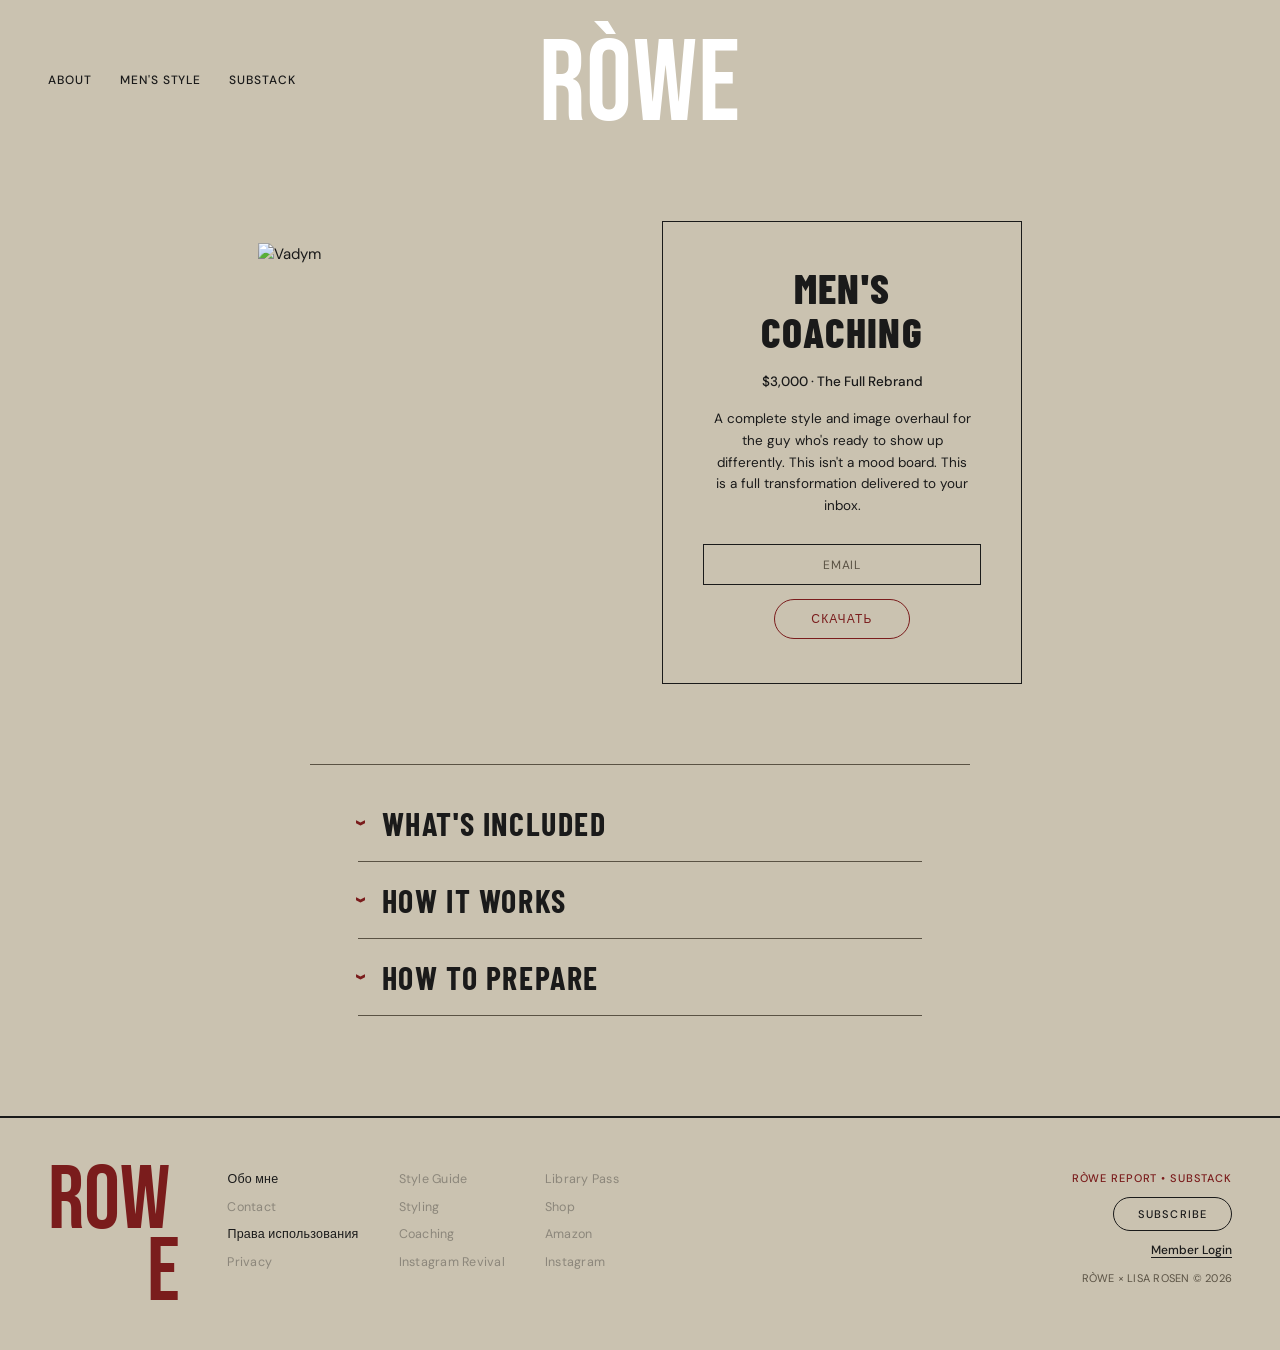
==== index.html @ 9bbca315 "Add full website: main page, about, terms, CSS, JS - index.html: RÔWE-style layout with hero photo, " ====
<!DOCTYPE html>
<html lang="ru">
<head>
  <meta charset="UTF-8" />
  <meta name="viewport" content="width=device-width, initial-scale=1.0" />
  <title>RÔWE</title>
  <link rel="preconnect" href="https://fonts.googleapis.com" />
  <link rel="preconnect" href="https://fonts.gstatic.com" crossorigin />
  <link href="https://fonts.googleapis.com/css2?family=Bebas+Neue&family=Barlow+Condensed:wght@700;800&family=DM+Sans:wght@300;400;500&display=swap" rel="stylesheet" />
  <link rel="stylesheet" href="css/style.css" />
</head>
<body>

  <!-- HEADER / NAV -->
  <header class="header">
    <nav class="nav">
      <div class="nav-links">
        <a href="about.html">ABOUT</a>
        <a href="#">MEN'S STYLE</a>
        <a href="#">SUBSTACK</a>
      </div>
      <div class="nav-logo">
        <a href="index.html">R&#xD2;WE</a>
      </div>
    </nav>
  </header>

  <!-- HERO -->
  <section class="hero">
    <div class="hero-inner">
      <div class="hero-photo">
        <img src="images/vadym.jpg" alt="Vadym" />
      </div>
      <div class="hero-card-wrap">
        <div class="card">
          <h2 class="card-title">MEN'S<br />COACHING</h2>
          <p class="card-price"><strong>$3,000 &middot; The Full Rebrand</strong></p>
          <p class="card-desc">
            A complete style and image overhaul for the guy who's ready to show up differently.
            This isn't a mood board. This is a full transformation delivered to your inbox.
          </p>
          <div class="email-form">
            <input
              type="email"
              id="emailInput"
              class="email-input"
              placeholder="Email"
              autocomplete="email"
            />
            <span class="email-error" id="emailError">Введите корректный email</span>
            <button class="btn-download" id="downloadBtn">СКАЧАТЬ</button>
            <p class="success-msg" id="successMsg">Отправлено на вашу почту :)</p>
          </div>
        </div>
      </div>
    </div>
  </section>

  <!-- ACCORDIONS -->
  <section class="accordions">
    <div class="accordion-item">
      <button class="accordion-btn" aria-expanded="false">
        <span class="acc-arrow">&#8250;</span>
        <span class="acc-label">WHAT'S INCLUDED</span>
      </button>
      <div class="accordion-body">
        <p>Full style analysis, personalized wardrobe guide, color palette, curated shopping list, and a 1:1 strategy session — all delivered to your inbox.</p>
      </div>
    </div>
    <div class="accordion-item">
      <button class="accordion-btn" aria-expanded="false">
        <span class="acc-arrow">&#8250;</span>
        <span class="acc-label">HOW IT WORKS</span>
      </button>
      <div class="accordion-body">
        <p>After booking, you'll receive a detailed style questionnaire. A complete guide is then built and delivered to your inbox within 7 days.</p>
      </div>
    </div>
    <div class="accordion-item">
      <button class="accordion-btn" aria-expanded="false">
        <span class="acc-arrow">&#8250;</span>
        <span class="acc-label">HOW TO PREPARE</span>
      </button>
      <div class="accordion-body">
        <p>Take photos of your current wardrobe, note what you like and don't like, and come with a clear vision of where you want to go.</p>
      </div>
    </div>
  </section>

  <!-- FOOTER -->
  <footer class="footer">
    <div class="footer-inner">
      <div class="footer-logo-wrap">
        <div class="footer-logo">
          <span class="fl-row">ROW</span>
          <span class="fl-e">E</span>
        </div>
      </div>
      <div class="footer-cols">
        <div class="footer-col">
          <a href="about.html">Обо мне</a>
          <a href="#" class="link-hidden">Contact</a>
          <a href="terms.html">Права использования</a>
          <a href="#" class="link-hidden">Privacy</a>
        </div>
        <div class="footer-col">
          <a href="#" class="link-hidden">Style Guide</a>
          <a href="#" class="link-hidden">Styling</a>
          <a href="#" class="link-hidden">Coaching</a>
          <a href="#" class="link-hidden">Instagram Revival</a>
        </div>
        <div class="footer-col">
          <a href="#" class="link-hidden">Library Pass</a>
          <a href="#" class="link-hidden">Shop</a>
          <a href="#" class="link-hidden">Amazon</a>
          <a href="#" class="link-hidden">Instagram</a>
        </div>
      </div>
      <div class="footer-right">
        <p class="footer-substack-label">R&#xD2;WE REPORT &bull; SUBSTACK</p>
        <button class="footer-subscribe">SUBSCRIBE</button>
        <a href="#" class="footer-member">Member Login</a>
        <p class="footer-copy">R&#xD2;WE &times; LISA ROSEN &copy; 2026</p>
      </div>
    </div>
  </footer>

  <script src="js/script.js"></script>
</body>
</html>
---- css/style.css ----
/* ─── RESET & BASE ─────────────────────────────────────── */
*, *::before, *::after { box-sizing: border-box; margin: 0; padding: 0; }

:root {
  --bg:       #cac2b0;
  --text:     #1a1a1a;
  --accent:   #7a1c1c;
  --border:   #1a1a1a;
  --muted:    #5a5244;
  --font-display: 'Bebas Neue', sans-serif;
  --font-head:    'Barlow Condensed', sans-serif;
  --font-body:    'DM Sans', sans-serif;
}

html { scroll-behavior: smooth; }

body {
  background: var(--bg);
  color: var(--text);
  font-family: var(--font-body);
  font-weight: 400;
  font-size: 15px;
  line-height: 1.55;
}

a { text-decoration: none; color: inherit; }

/* ─── HEADER / NAV ─────────────────────────────────────── */
.header {
  background: var(--bg);
  padding: 0;
  position: relative;
}

.nav {
  display: flex;
  align-items: center;
  justify-content: center;
  padding: 28px 48px 0;
  position: relative;
}

.nav-links {
  position: absolute;
  left: 48px;
  top: 50%;
  transform: translateY(-50%);
  display: flex;
  gap: 28px;
}

.nav-links a {
  font-family: var(--font-body);
  font-size: 12px;
  font-weight: 500;
  letter-spacing: 0.08em;
  text-transform: uppercase;
  color: var(--text);
  border-bottom: 1px solid transparent;
  transition: border-color 0.2s;
}

.nav-links a:hover,
.nav-links a.active {
  border-bottom-color: var(--text);
}

.nav-logo a {
  font-family: var(--font-display);
  font-size: clamp(5rem, 9vw, 9.5rem);
  color: #fff;
  letter-spacing: 0.01em;
  line-height: 1;
  display: block;
  padding-bottom: 18px;
}

/* ─── HERO ──────────────────────────────────────────────── */
.hero {
  padding: 60px 48px 80px;
}

.hero-inner {
  display: flex;
  align-items: center;
  justify-content: center;
  gap: 64px;
  max-width: 1100px;
  margin: 0 auto;
}

.hero-photo {
  flex: 0 0 auto;
  width: 340px;
}

.hero-photo img {
  width: 100%;
  height: 420px;
  object-fit: cover;
  object-position: center top;
  display: block;
}

.hero-card-wrap {
  flex: 0 0 auto;
  width: 360px;
}

.card {
  border: 1.5px solid var(--border);
  padding: 44px 40px;
  text-align: center;
}

.card-title {
  font-family: var(--font-head);
  font-weight: 800;
  font-size: 2.6rem;
  letter-spacing: 0.03em;
  text-transform: uppercase;
  line-height: 1.05;
  margin-bottom: 18px;
}

.card-price {
  font-size: 13.5px;
  margin-bottom: 16px;
  font-weight: 400;
}

.card-price strong {
  font-weight: 500;
}

.card-desc {
  font-size: 13.5px;
  line-height: 1.6;
  color: var(--text);
  margin-bottom: 28px;
  max-width: 260px;
  margin-left: auto;
  margin-right: auto;
}

/* ─── EMAIL FORM ────────────────────────────────────────── */
.email-form {
  display: flex;
  flex-direction: column;
  align-items: center;
  gap: 0;
}

.email-input {
  width: 100%;
  padding: 11px 16px;
  border: 1.5px solid var(--border);
  background: transparent;
  font-family: var(--font-body);
  font-size: 13.5px;
  color: var(--text);
  text-align: center;
  outline: none;
  margin-bottom: 4px;
  transition: border-color 0.2s;
  letter-spacing: 0.04em;
}

.email-input::placeholder {
  color: var(--muted);
  letter-spacing: 0.06em;
  text-transform: uppercase;
  font-size: 12px;
}

.email-input:focus {
  border-color: var(--accent);
}

.email-input.invalid {
  border-color: var(--accent);
}

.email-error {
  display: none;
  font-size: 11.5px;
  color: var(--accent);
  margin-bottom: 8px;
  letter-spacing: 0.02em;
}

.email-error.visible {
  display: block;
}

.btn-download {
  display: inline-block;
  margin-top: 10px;
  padding: 11px 36px;
  border: 1.5px solid var(--accent);
  border-radius: 50px;
  background: transparent;
  color: var(--accent);
  font-family: var(--font-body);
  font-size: 12px;
  font-weight: 500;
  letter-spacing: 0.1em;
  text-transform: uppercase;
  cursor: pointer;
  transition: background 0.22s, color 0.22s;
}

.btn-download:hover {
  background: var(--accent);
  color: #fff;
}

.success-msg {
  display: none;
  margin-top: 14px;
  font-size: 13.5px;
  color: var(--muted);
  font-style: italic;
}

.success-msg.visible {
  display: block;
}

/* ─── ACCORDIONS ────────────────────────────────────────── */
.accordions {
  max-width: 660px;
  margin: 0 auto;
  padding: 20px 48px 100px;
  border-top: 1.5px solid var(--muted);
}

.accordion-item {
  border-bottom: 1.5px solid var(--muted);
}

.accordion-btn {
  width: 100%;
  display: flex;
  align-items: center;
  gap: 14px;
  padding: 22px 0;
  background: transparent;
  border: none;
  cursor: pointer;
  text-align: left;
  font-family: var(--font-head);
  font-size: 2rem;
  font-weight: 700;
  letter-spacing: 0.05em;
  text-transform: uppercase;
  color: var(--text);
}

.acc-arrow {
  font-size: 1.6rem;
  color: var(--accent);
  line-height: 1;
  display: inline-block;
  transform: rotate(90deg);
  transition: transform 0.25s ease;
}

.accordion-item.open .acc-arrow {
  transform: rotate(270deg);
}

.acc-label {
  line-height: 1;
}

.accordion-body {
  overflow: hidden;
  max-height: 0;
  transition: max-height 0.3s ease, padding 0.3s ease;
}

.accordion-item.open .accordion-body {
  max-height: 400px;
}

.accordion-body p {
  padding-bottom: 22px;
  font-size: 14px;
  line-height: 1.65;
  color: var(--muted);
  padding-left: 34px;
}

/* ─── FOOTER ────────────────────────────────────────────── */
.footer {
  background: var(--bg);
  border-top: 2px solid var(--border);
  padding: 48px 48px 40px;
}

.footer-inner {
  display: flex;
  align-items: flex-start;
  gap: 48px;
  max-width: 1200px;
  margin: 0 auto;
}

/* Big stacked logo */
.footer-logo-wrap {
  flex: 0 0 auto;
}

.footer-logo {
  font-family: var(--font-display);
  color: var(--accent);
  line-height: 0.8;
  letter-spacing: -0.01em;
}

.fl-row {
  display: block;
  font-size: clamp(4.5rem, 7vw, 7.5rem);
}

.fl-e {
  display: block;
  font-size: clamp(4.5rem, 7vw, 7.5rem);
  margin-left: 1.1em;
}

/* Link columns */
.footer-cols {
  display: flex;
  gap: 40px;
  flex: 1;
  flex-wrap: wrap;
  padding-top: 4px;
}

.footer-col {
  display: flex;
  flex-direction: column;
  gap: 8px;
}

.footer-col a {
  font-size: 12.5px;
  color: var(--text);
  letter-spacing: 0.02em;
  transition: opacity 0.2s;
}

.footer-col a:hover {
  opacity: 0.6;
}

.footer-col a.link-hidden {
  opacity: 0.35;
  pointer-events: none;
}

/* Right section */
.footer-right {
  flex: 0 0 auto;
  display: flex;
  flex-direction: column;
  align-items: flex-end;
  gap: 10px;
  padding-top: 4px;
  min-width: 190px;
}

.footer-substack-label {
  font-size: 11px;
  font-weight: 500;
  letter-spacing: 0.08em;
  text-transform: uppercase;
  color: var(--accent);
}

.footer-subscribe {
  padding: 9px 24px;
  border: 1.5px solid var(--border);
  border-radius: 50px;
  background: transparent;
  font-family: var(--font-body);
  font-size: 11px;
  font-weight: 500;
  letter-spacing: 0.1em;
  cursor: pointer;
  text-transform: uppercase;
  transition: background 0.2s, color 0.2s;
  color: var(--text);
}

.footer-subscribe:hover {
  background: var(--text);
  color: var(--bg);
}

.footer-member {
  font-size: 12px;
  font-weight: 500;
  text-decoration: underline;
  text-underline-offset: 3px;
}

.footer-copy {
  font-size: 11px;
  color: var(--muted);
  letter-spacing: 0.02em;
}

/* ─── RESPONSIVE ────────────────────────────────────────── */
@media (max-width: 820px) {
  .nav { padding: 20px 24px 0; }
  .nav-links { left: 24px; }
  .nav-logo a { font-size: clamp(3.5rem, 14vw, 6rem); }

  .hero { padding: 40px 24px 60px; }
  .hero-inner { flex-direction: column; gap: 40px; }
  .hero-photo { width: 100%; max-width: 400px; }
  .hero-photo img { height: 340px; }
  .hero-card-wrap { width: 100%; max-width: 400px; }

  .accordions { padding: 20px 24px 60px; }

  .footer { padding: 40px 24px 32px; }
  .footer-inner { flex-wrap: wrap; gap: 32px; }
  .footer-right { align-items: flex-start; }
}

@media (max-width: 520px) {
  .nav-links { gap: 14px; }
  .nav-links a { font-size: 10px; }
  .accordion-btn { font-size: 1.5rem; }
  .footer-cols { gap: 24px; }
}
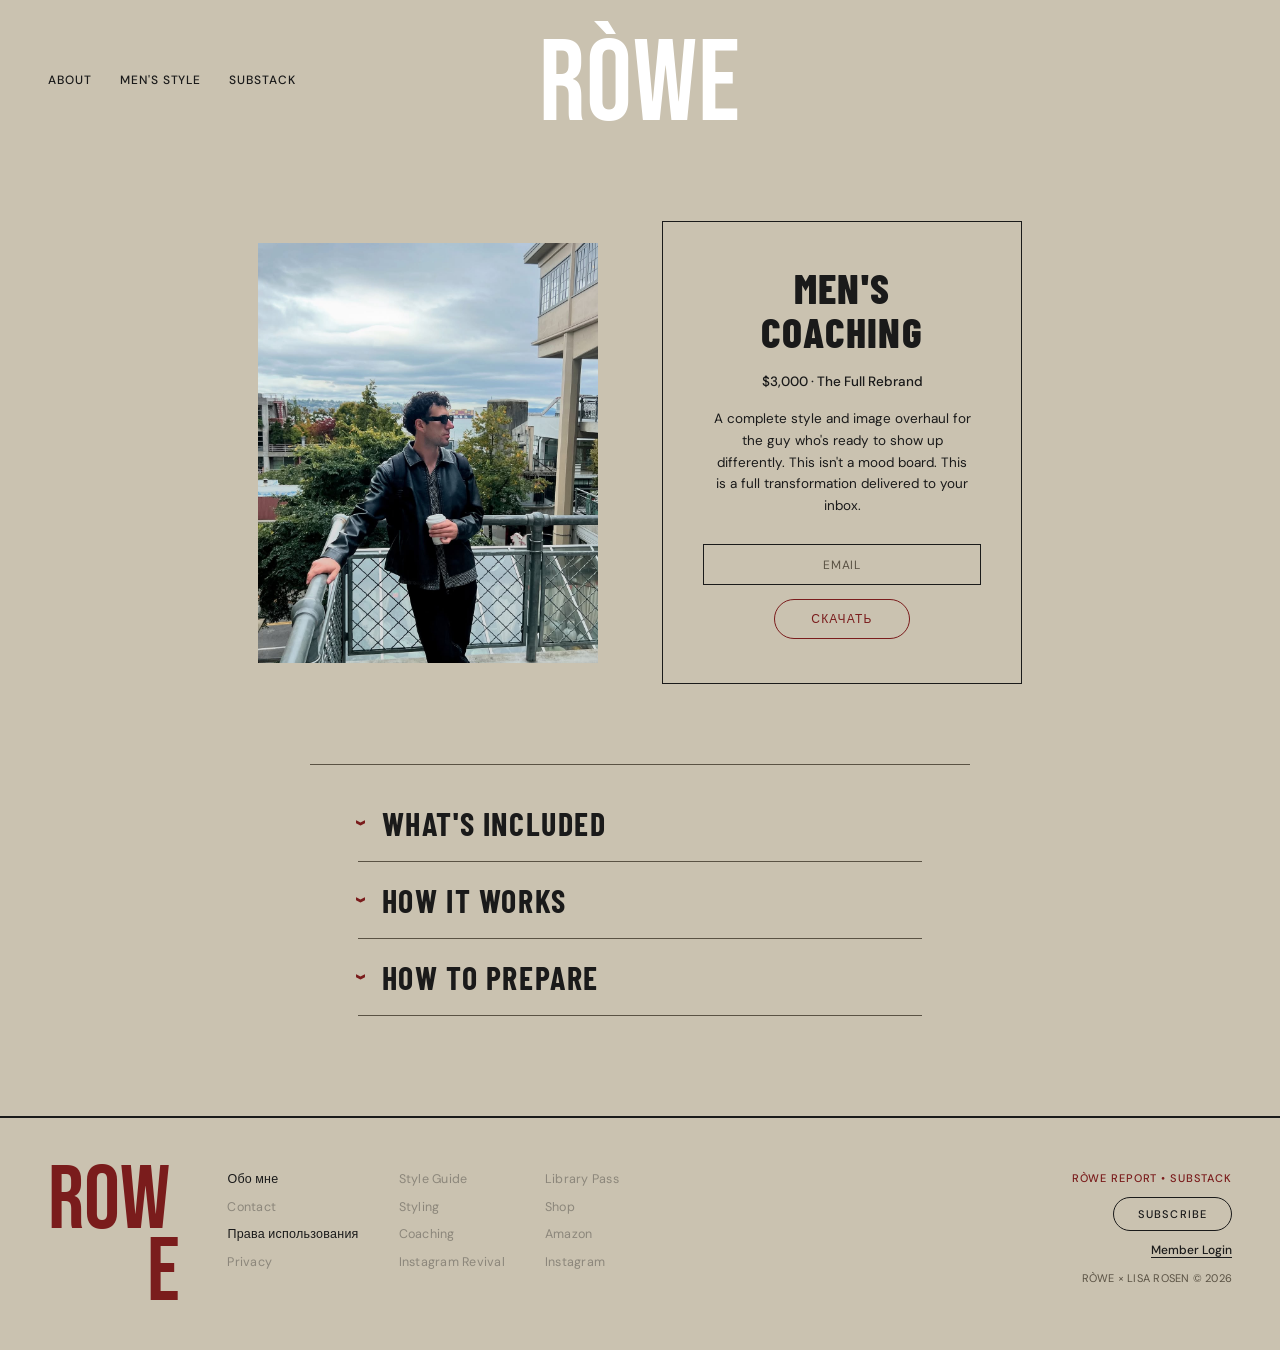
==== commit c1a0e2f2: "Update success and error messages to English" ====
--- a/index.html
+++ b/index.html
@@ -47,9 +47,9 @@
               placeholder="Email"
               autocomplete="email"
             />
-            <span class="email-error" id="emailError">Введите корректный email</span>
+            <span class="email-error" id="emailError">Please enter a valid email</span>
             <button class="btn-download" id="downloadBtn">СКАЧАТЬ</button>
-            <p class="success-msg" id="successMsg">Отправлено на вашу почту :)</p>
+            <p class="success-msg" id="successMsg">We sent it to you, check your email</p>
           </div>
         </div>
       </div>
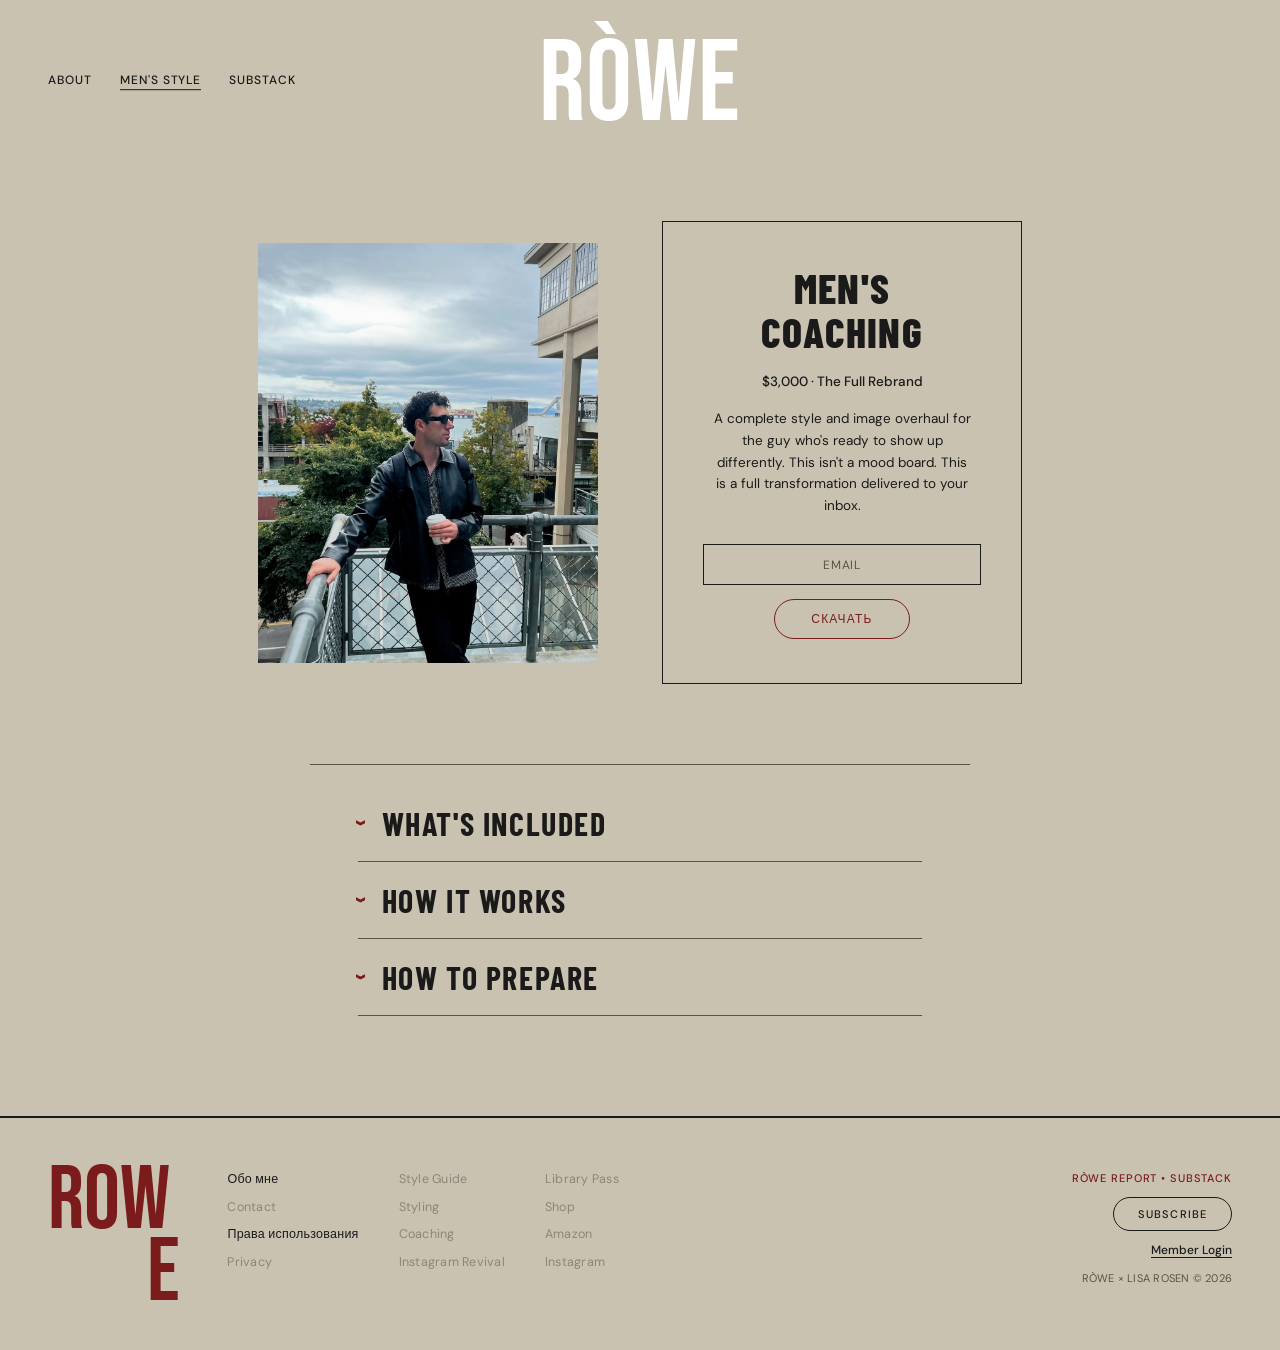
==== commit b5efe093: "Link MEN'S STYLE to main page (active), SUBSTACK to Vadym's Substack" ====
--- a/index.html
+++ b/index.html
@@ -16,8 +16,8 @@
     <nav class="nav">
       <div class="nav-links">
         <a href="about.html">ABOUT</a>
-        <a href="#">MEN'S STYLE</a>
-        <a href="#">SUBSTACK</a>
+        <a href="index.html" class="active">MEN'S STYLE</a>
+        <a href="https://substack.com/@vadymenglish?utm_source=user-menu" target="_blank" rel="noopener">SUBSTACK</a>
       </div>
       <div class="nav-logo">
         <a href="index.html">R&#xD2;WE</a>
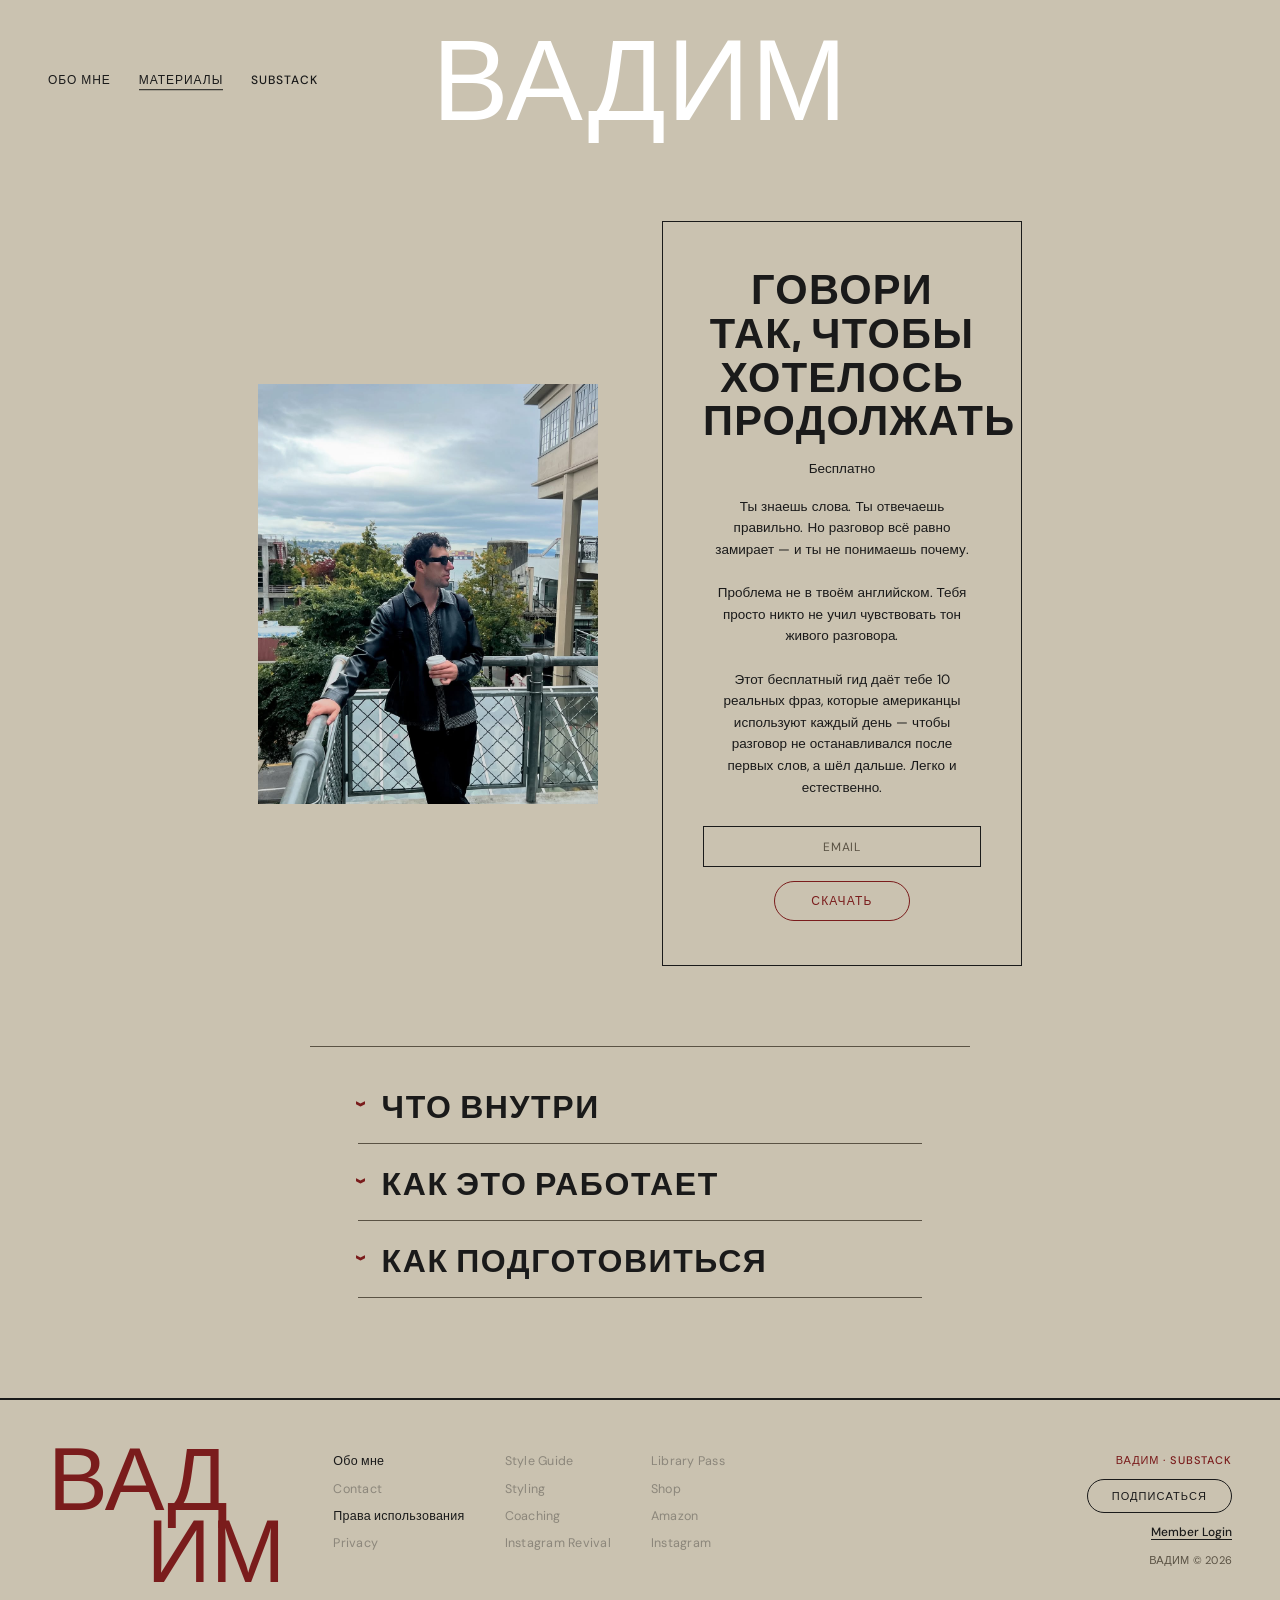
==== commit a6ae2f11: "Update index.html with Russian content and new brand name ВАДИМ" ====
--- a/index.html
+++ b/index.html
@@ -3,7 +3,7 @@
 <head>
   <meta charset="UTF-8" />
   <meta name="viewport" content="width=device-width, initial-scale=1.0" />
-  <title>RÔWE</title>
+  <title>ВАДИМ</title>
   <link rel="preconnect" href="https://fonts.googleapis.com" />
   <link rel="preconnect" href="https://fonts.gstatic.com" crossorigin />
   <link href="https://fonts.googleapis.com/css2?family=Bebas+Neue&family=Barlow+Condensed:wght@700;800&family=DM+Sans:wght@300;400;500&display=swap" rel="stylesheet" />
@@ -15,12 +15,12 @@
   <header class="header">
     <nav class="nav">
       <div class="nav-links">
-        <a href="about.html">ABOUT</a>
-        <a href="index.html" class="active">MEN'S STYLE</a>
-        <a href="https://substack.com/@vadymenglish?utm_source=user-menu" target="_blank" rel="noopener">SUBSTACK</a>
+        <a href="about.html">Обо мне</a>
+        <a href="index.html" class="active">Материалы</a>
+        <a href="https://substack.com/@vadymenglish?utm_source=user-menu" target="_blank" rel="noopener">Substack</a>
       </div>
       <div class="nav-logo">
-        <a href="index.html">R&#xD2;WE</a>
+        <a href="index.html">ВАДИМ</a>
       </div>
     </nav>
   </header>
@@ -33,11 +33,19 @@
       </div>
       <div class="hero-card-wrap">
         <div class="card">
-          <h2 class="card-title">MEN'S<br />COACHING</h2>
-          <p class="card-price"><strong>$3,000 &middot; The Full Rebrand</strong></p>
+          <h2 class="card-title">Говори так, чтобы хотелось продолжать</h2>
+          <p class="card-price"><strong>Бесплатно</strong></p>
           <p class="card-desc">
-            A complete style and image overhaul for the guy who's ready to show up differently.
-            This isn't a mood board. This is a full transformation delivered to your inbox.
+            Ты знаешь слова. Ты отвечаешь правильно.
+            Но разговор всё равно замирает — и ты не понимаешь почему.
+            <br /><br />
+            Проблема не в твоём английском.
+            Тебя просто никто не учил чувствовать тон живого разговора.
+            <br /><br />
+            Этот бесплатный гид даёт тебе 10 реальных фраз,
+            которые американцы используют каждый день —
+            чтобы разговор не останавливался после первых слов,
+            а шёл дальше. Легко и естественно.
           </p>
           <div class="email-form">
             <input
@@ -61,28 +69,33 @@
     <div class="accordion-item">
       <button class="accordion-btn" aria-expanded="false">
         <span class="acc-arrow">&#8250;</span>
-        <span class="acc-label">WHAT'S INCLUDED</span>
+        <span class="acc-label">ЧТО ВНУТРИ</span>
       </button>
       <div class="accordion-body">
-        <p>Full style analysis, personalized wardrobe guide, color palette, curated shopping list, and a 1:1 strategy session — all delivered to your inbox.</p>
+        <p>10 живых ответов, которые реально используют американцы — с объяснением когда и как их говорить.</p>
+        <p>Разбор главного страха: ты сказал первую фразу, американец ответил быстро и неожиданно — и ты замер. Именно этот момент мы и разбираем.</p>
+        <p>Схема живого small talk — как устроен разговор изнутри, шаг за шагом.</p>
+        <p>Простой мини-план на несколько дней — чтобы начать говорить увереннее уже на этой неделе.</p>
       </div>
     </div>
     <div class="accordion-item">
       <button class="accordion-btn" aria-expanded="false">
         <span class="acc-arrow">&#8250;</span>
-        <span class="acc-label">HOW IT WORKS</span>
+        <span class="acc-label">КАК ЭТО РАБОТАЕТ</span>
       </button>
       <div class="accordion-body">
-        <p>After booking, you'll receive a detailed style questionnaire. A complete guide is then built and delivered to your inbox within 7 days.</p>
+        <p>Оставь email — получи гид сразу на почту.</p>
+        <p>Читай в удобном темпе: всё написано просто, без учебников и грамматики.</p>
+        <p>Попробуй одну фразу сегодня — и почувствуй разницу.</p>
       </div>
     </div>
     <div class="accordion-item">
       <button class="accordion-btn" aria-expanded="false">
         <span class="acc-arrow">&#8250;</span>
-        <span class="acc-label">HOW TO PREPARE</span>
+        <span class="acc-label">КАК ПОДГОТОВИТЬСЯ</span>
       </button>
       <div class="accordion-body">
-        <p>Take photos of your current wardrobe, note what you like and don't like, and come with a clear vision of where you want to go.</p>
+        <p>Ничего специального не нужно. Просто вспомни момент, когда разговор с американцем остановился — и ты не знал что сказать дальше. Именно для таких моментов этот гид и написан.</p>
       </div>
     </div>
   </section>
@@ -92,8 +105,8 @@
     <div class="footer-inner">
       <div class="footer-logo-wrap">
         <div class="footer-logo">
-          <span class="fl-row">ROW</span>
-          <span class="fl-e">E</span>
+          <span class="fl-row">ВАД</span>
+          <span class="fl-e">ИМ</span>
         </div>
       </div>
       <div class="footer-cols">
@@ -117,10 +130,10 @@
         </div>
       </div>
       <div class="footer-right">
-        <p class="footer-substack-label">R&#xD2;WE REPORT &bull; SUBSTACK</p>
-        <button class="footer-subscribe">SUBSCRIBE</button>
+        <p class="footer-substack-label">ВАДИМ · SUBSTACK</p>
+        <a href="https://substack.com/@vadymenglish?utm_source=user-menu" target="_blank" rel="noopener"><button class="footer-subscribe">ПОДПИСАТЬСЯ</button></a>
         <a href="#" class="footer-member">Member Login</a>
-        <p class="footer-copy">R&#xD2;WE &times; LISA ROSEN &copy; 2026</p>
+        <p class="footer-copy">ВАДИМ &copy; 2026</p>
       </div>
     </div>
   </footer>
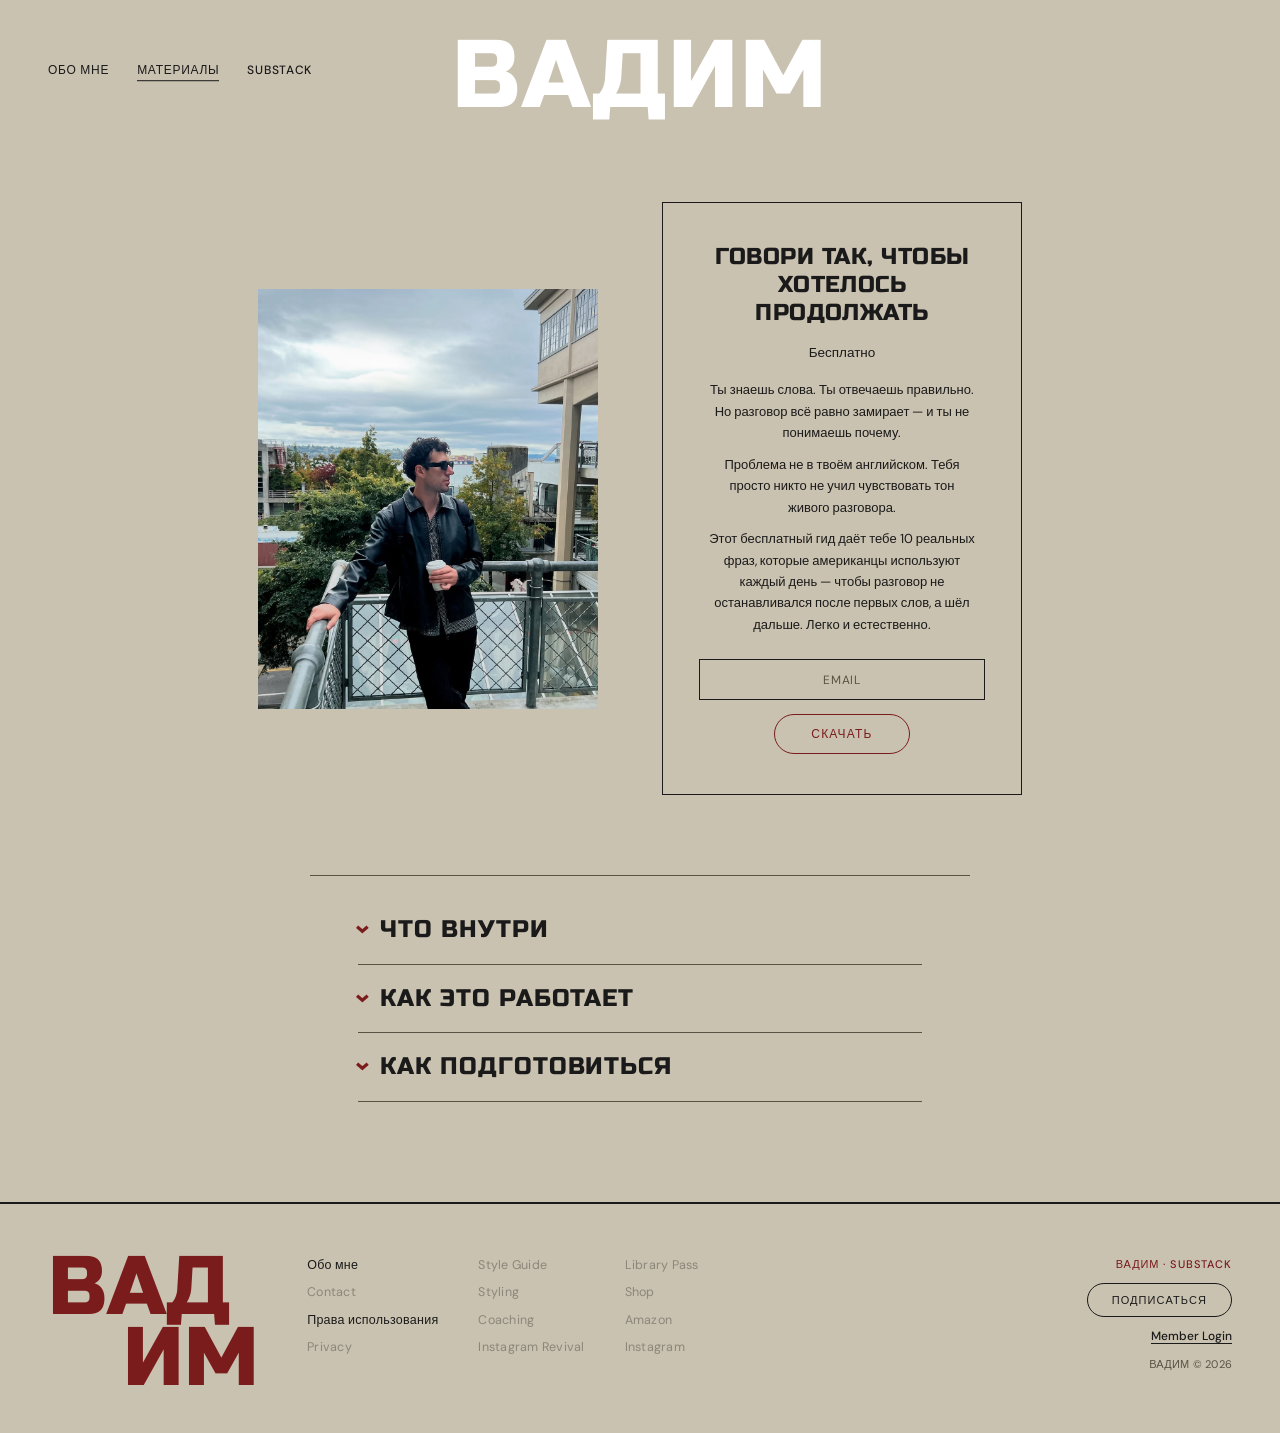
==== commit 494f0224: "Fix Cyrillic fonts, card title size, description structure, accordion proportions" ====
--- a/index.html
+++ b/index.html
@@ -6,7 +6,7 @@
   <title>ВАДИМ</title>
   <link rel="preconnect" href="https://fonts.googleapis.com" />
   <link rel="preconnect" href="https://fonts.gstatic.com" crossorigin />
-  <link href="https://fonts.googleapis.com/css2?family=Bebas+Neue&family=Barlow+Condensed:wght@700;800&family=DM+Sans:wght@300;400;500&display=swap" rel="stylesheet" />
+  <link href="https://fonts.googleapis.com/css2?family=Russo+One&family=DM+Sans:wght@300;400;500&display=swap" rel="stylesheet" />
   <link rel="stylesheet" href="css/style.css" />
 </head>
 <body>
@@ -35,18 +35,11 @@
         <div class="card">
           <h2 class="card-title">Говори так, чтобы хотелось продолжать</h2>
           <p class="card-price"><strong>Бесплатно</strong></p>
-          <p class="card-desc">
-            Ты знаешь слова. Ты отвечаешь правильно.
-            Но разговор всё равно замирает — и ты не понимаешь почему.
-            <br /><br />
-            Проблема не в твоём английском.
-            Тебя просто никто не учил чувствовать тон живого разговора.
-            <br /><br />
-            Этот бесплатный гид даёт тебе 10 реальных фраз,
-            которые американцы используют каждый день —
-            чтобы разговор не останавливался после первых слов,
-            а шёл дальше. Легко и естественно.
-          </p>
+          <div class="card-desc-wrap">
+            <p>Ты знаешь слова. Ты отвечаешь правильно. Но разговор всё равно замирает — и ты не понимаешь почему.</p>
+            <p>Проблема не в твоём английском. Тебя просто никто не учил чувствовать тон живого разговора.</p>
+            <p>Этот бесплатный гид даёт тебе 10 реальных фраз, которые американцы используют каждый день — чтобы разговор не останавливался после первых слов, а шёл дальше. Легко и естественно.</p>
+          </div>
           <div class="email-form">
             <input
               type="email"
@@ -133,7 +126,7 @@
         <p class="footer-substack-label">ВАДИМ · SUBSTACK</p>
         <a href="https://substack.com/@vadymenglish?utm_source=user-menu" target="_blank" rel="noopener"><button class="footer-subscribe">ПОДПИСАТЬСЯ</button></a>
         <a href="#" class="footer-member">Member Login</a>
-        <p class="footer-copy">ВАДИМ &copy; 2026</p>
+        <p class="footer-copy">ВАДИМ © 2026</p>
       </div>
     </div>
   </footer>
--- a/css/style.css
+++ b/css/style.css
@@ -7,8 +7,8 @@
   --accent:   #7a1c1c;
   --border:   #1a1a1a;
   --muted:    #5a5244;
-  --font-display: 'Bebas Neue', sans-serif;
-  --font-head:    'Barlow Condensed', sans-serif;
+  --font-display: 'Russo One', sans-serif;
+  --font-head:    'Russo One', sans-serif;
   --font-body:    'DM Sans', sans-serif;
 }
 
@@ -53,7 +53,7 @@
   font-family: var(--font-body);
   font-size: 12px;
   font-weight: 500;
-  letter-spacing: 0.08em;
+  letter-spacing: 0.06em;
   text-transform: uppercase;
   color: var(--text);
   border-bottom: 1px solid transparent;
@@ -67,9 +67,9 @@
 
 .nav-logo a {
   font-family: var(--font-display);
-  font-size: clamp(5rem, 9vw, 9.5rem);
+  font-size: clamp(3.8rem, 7.5vw, 8rem);
   color: #fff;
-  letter-spacing: 0.01em;
+  letter-spacing: 0.02em;
   line-height: 1;
   display: block;
   padding-bottom: 18px;
@@ -109,18 +109,18 @@
 
 .card {
   border: 1.5px solid var(--border);
-  padding: 44px 40px;
+  padding: 40px 36px;
   text-align: center;
 }
 
 .card-title {
   font-family: var(--font-head);
-  font-weight: 800;
-  font-size: 2.6rem;
-  letter-spacing: 0.03em;
-  text-transform: uppercase;
-  line-height: 1.05;
-  margin-bottom: 18px;
+  font-weight: 400;
+  font-size: 1.45rem;
+  letter-spacing: 0.02em;
+  text-transform: uppercase;
+  line-height: 1.2;
+  margin-bottom: 16px;
 }
 
 .card-price {
@@ -133,14 +133,24 @@
   font-weight: 500;
 }
 
-.card-desc {
-  font-size: 13.5px;
-  line-height: 1.6;
-  color: var(--text);
-  margin-bottom: 28px;
-  max-width: 260px;
+/* ─── CARD DESCRIPTION (multiple paragraphs) ────────────── */
+.card-desc-wrap {
+  margin-bottom: 24px;
+  max-width: 268px;
   margin-left: auto;
   margin-right: auto;
+}
+
+.card-desc-wrap p {
+  font-size: 13px;
+  line-height: 1.65;
+  color: var(--text);
+  margin-bottom: 10px;
+  text-align: center;
+}
+
+.card-desc-wrap p:last-child {
+  margin-bottom: 0;
 }
 
 /* ─── EMAIL FORM ────────────────────────────────────────── */
@@ -173,13 +183,8 @@
   font-size: 12px;
 }
 
-.email-input:focus {
-  border-color: var(--accent);
-}
-
-.email-input.invalid {
-  border-color: var(--accent);
-}
+.email-input:focus { border-color: var(--accent); }
+.email-input.invalid { border-color: var(--accent); }
 
 .email-error {
   display: none;
@@ -189,9 +194,7 @@
   letter-spacing: 0.02em;
 }
 
-.email-error.visible {
-  display: block;
-}
+.email-error.visible { display: block; }
 
 .btn-download {
   display: inline-block;
@@ -218,14 +221,12 @@
 .success-msg {
   display: none;
   margin-top: 14px;
-  font-size: 13.5px;
+  font-size: 13px;
   color: var(--muted);
   font-style: italic;
 }
 
-.success-msg.visible {
-  display: block;
-}
+.success-msg.visible { display: block; }
 
 /* ─── ACCORDIONS ────────────────────────────────────────── */
 .accordions {
@@ -243,53 +244,56 @@
   width: 100%;
   display: flex;
   align-items: center;
-  gap: 14px;
-  padding: 22px 0;
+  gap: 12px;
+  padding: 20px 0;
   background: transparent;
   border: none;
   cursor: pointer;
   text-align: left;
   font-family: var(--font-head);
-  font-size: 2rem;
-  font-weight: 700;
-  letter-spacing: 0.05em;
+  font-size: 1.5rem;
+  font-weight: 400;
+  letter-spacing: 0.04em;
   text-transform: uppercase;
   color: var(--text);
 }
 
 .acc-arrow {
-  font-size: 1.6rem;
+  font-size: 1.5rem;
   color: var(--accent);
   line-height: 1;
   display: inline-block;
   transform: rotate(90deg);
   transition: transform 0.25s ease;
+  flex-shrink: 0;
 }
 
 .accordion-item.open .acc-arrow {
   transform: rotate(270deg);
 }
 
-.acc-label {
-  line-height: 1;
-}
+.acc-label { line-height: 1.15; }
 
 .accordion-body {
   overflow: hidden;
   max-height: 0;
-  transition: max-height 0.3s ease, padding 0.3s ease;
+  transition: max-height 0.35s ease;
 }
 
 .accordion-item.open .accordion-body {
-  max-height: 400px;
+  max-height: 800px;
 }
 
 .accordion-body p {
-  padding-bottom: 22px;
-  font-size: 14px;
+  padding-bottom: 14px;
+  font-size: 13.5px;
   line-height: 1.65;
   color: var(--muted);
   padding-left: 34px;
+}
+
+.accordion-body p:last-child {
+  padding-bottom: 22px;
 }
 
 /* ─── FOOTER ────────────────────────────────────────────── */
@@ -307,30 +311,26 @@
   margin: 0 auto;
 }
 
-/* Big stacked logo */
-.footer-logo-wrap {
-  flex: 0 0 auto;
-}
+.footer-logo-wrap { flex: 0 0 auto; }
 
 .footer-logo {
   font-family: var(--font-display);
   color: var(--accent);
-  line-height: 0.8;
-  letter-spacing: -0.01em;
+  line-height: 0.85;
+  letter-spacing: 0.01em;
 }
 
 .fl-row {
   display: block;
-  font-size: clamp(4.5rem, 7vw, 7.5rem);
+  font-size: clamp(4rem, 6.5vw, 7rem);
 }
 
 .fl-e {
   display: block;
-  font-size: clamp(4.5rem, 7vw, 7.5rem);
-  margin-left: 1.1em;
-}
-
-/* Link columns */
+  font-size: clamp(4rem, 6.5vw, 7rem);
+  margin-left: 0.9em;
+}
+
 .footer-cols {
   display: flex;
   gap: 40px;
@@ -352,16 +352,13 @@
   transition: opacity 0.2s;
 }
 
-.footer-col a:hover {
-  opacity: 0.6;
-}
+.footer-col a:hover { opacity: 0.6; }
 
 .footer-col a.link-hidden {
   opacity: 0.35;
   pointer-events: none;
 }
 
-/* Right section */
 .footer-right {
   flex: 0 0 auto;
   display: flex;
@@ -417,7 +414,7 @@
 @media (max-width: 820px) {
   .nav { padding: 20px 24px 0; }
   .nav-links { left: 24px; }
-  .nav-logo a { font-size: clamp(3.5rem, 14vw, 6rem); }
+  .nav-logo a { font-size: clamp(2.8rem, 12vw, 5rem); }
 
   .hero { padding: 40px 24px 60px; }
   .hero-inner { flex-direction: column; gap: 40px; }
@@ -435,6 +432,6 @@
 @media (max-width: 520px) {
   .nav-links { gap: 14px; }
   .nav-links a { font-size: 10px; }
-  .accordion-btn { font-size: 1.5rem; }
+  .accordion-btn { font-size: 1.2rem; }
   .footer-cols { gap: 24px; }
 }
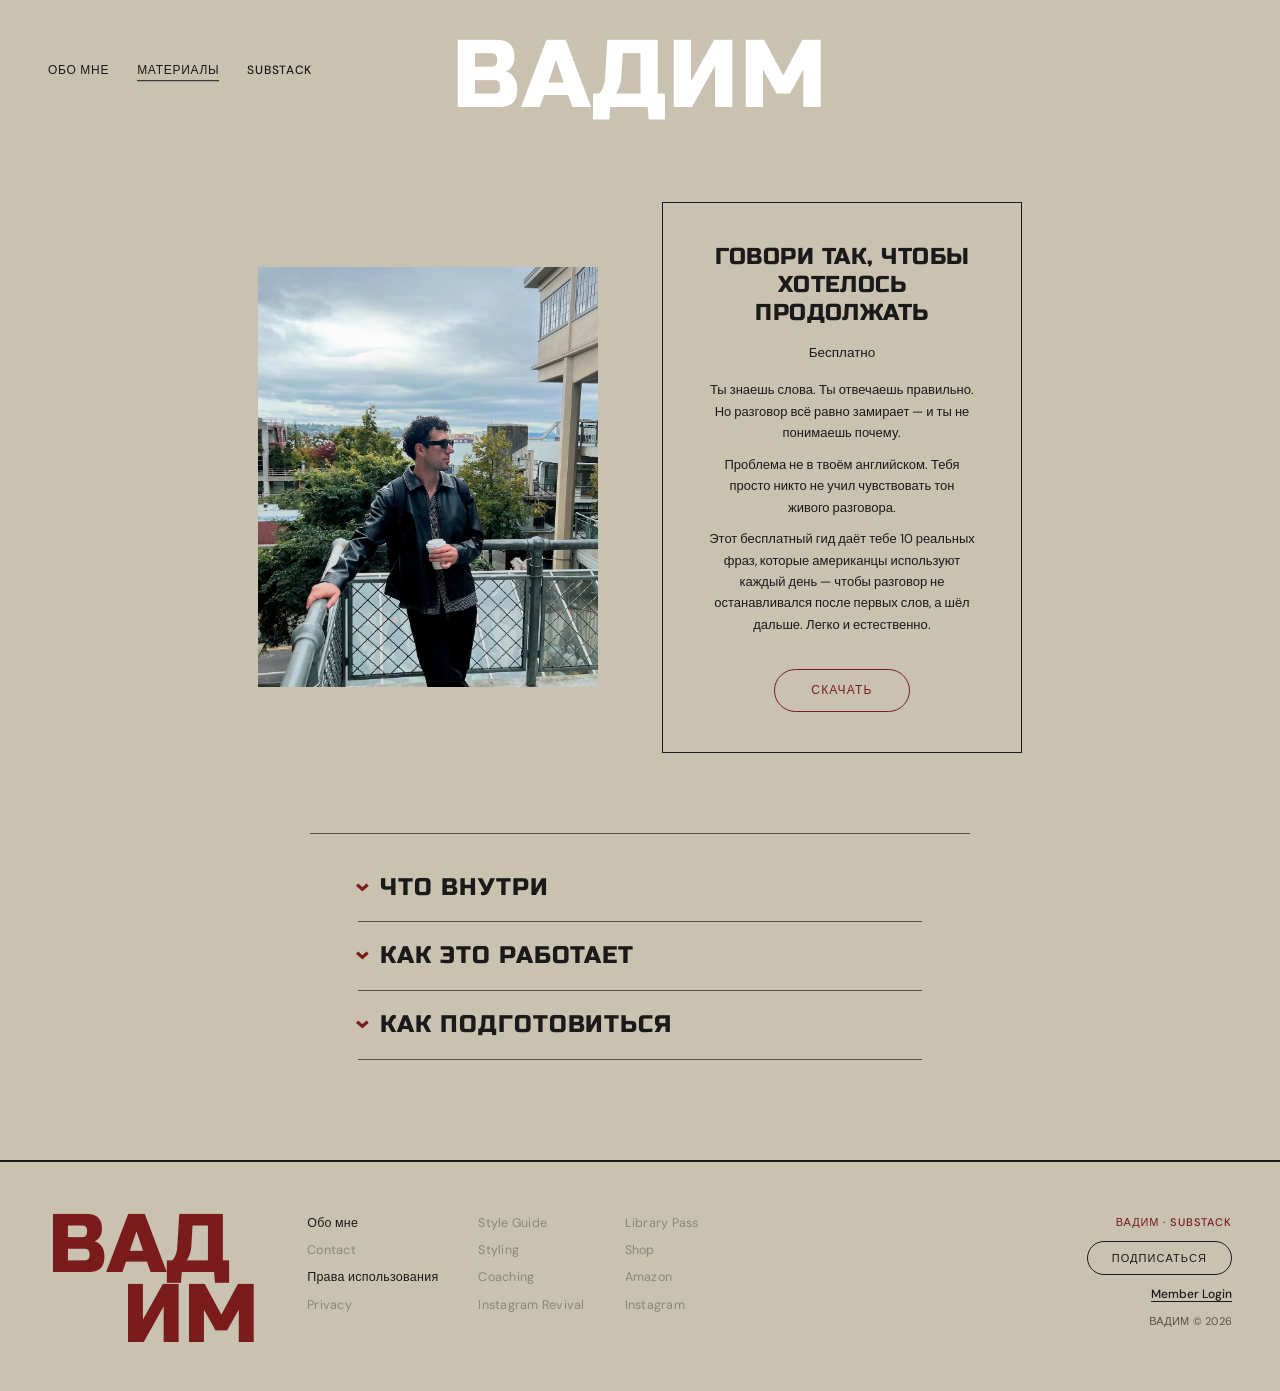
==== commit 44409c4b: "Move email capture to checkout page and use guide cover image - Remove email input from index.html; " ====
--- a/index.html
+++ b/index.html
@@ -40,18 +40,7 @@
             <p>Проблема не в твоём английском. Тебя просто никто не учил чувствовать тон живого разговора.</p>
             <p>Этот бесплатный гид даёт тебе 10 реальных фраз, которые американцы используют каждый день — чтобы разговор не останавливался после первых слов, а шёл дальше. Легко и естественно.</p>
           </div>
-          <div class="email-form">
-            <input
-              type="email"
-              id="emailInput"
-              class="email-input"
-              placeholder="Email"
-              autocomplete="email"
-            />
-            <span class="email-error" id="emailError">Please enter a valid email</span>
-            <button class="btn-download" id="downloadBtn">СКАЧАТЬ</button>
-            <p class="success-msg" id="successMsg">We sent it to you, check your email</p>
-          </div>
+          <a href="download.html" class="btn-download">СКАЧАТЬ</a>
         </div>
       </div>
     </div>
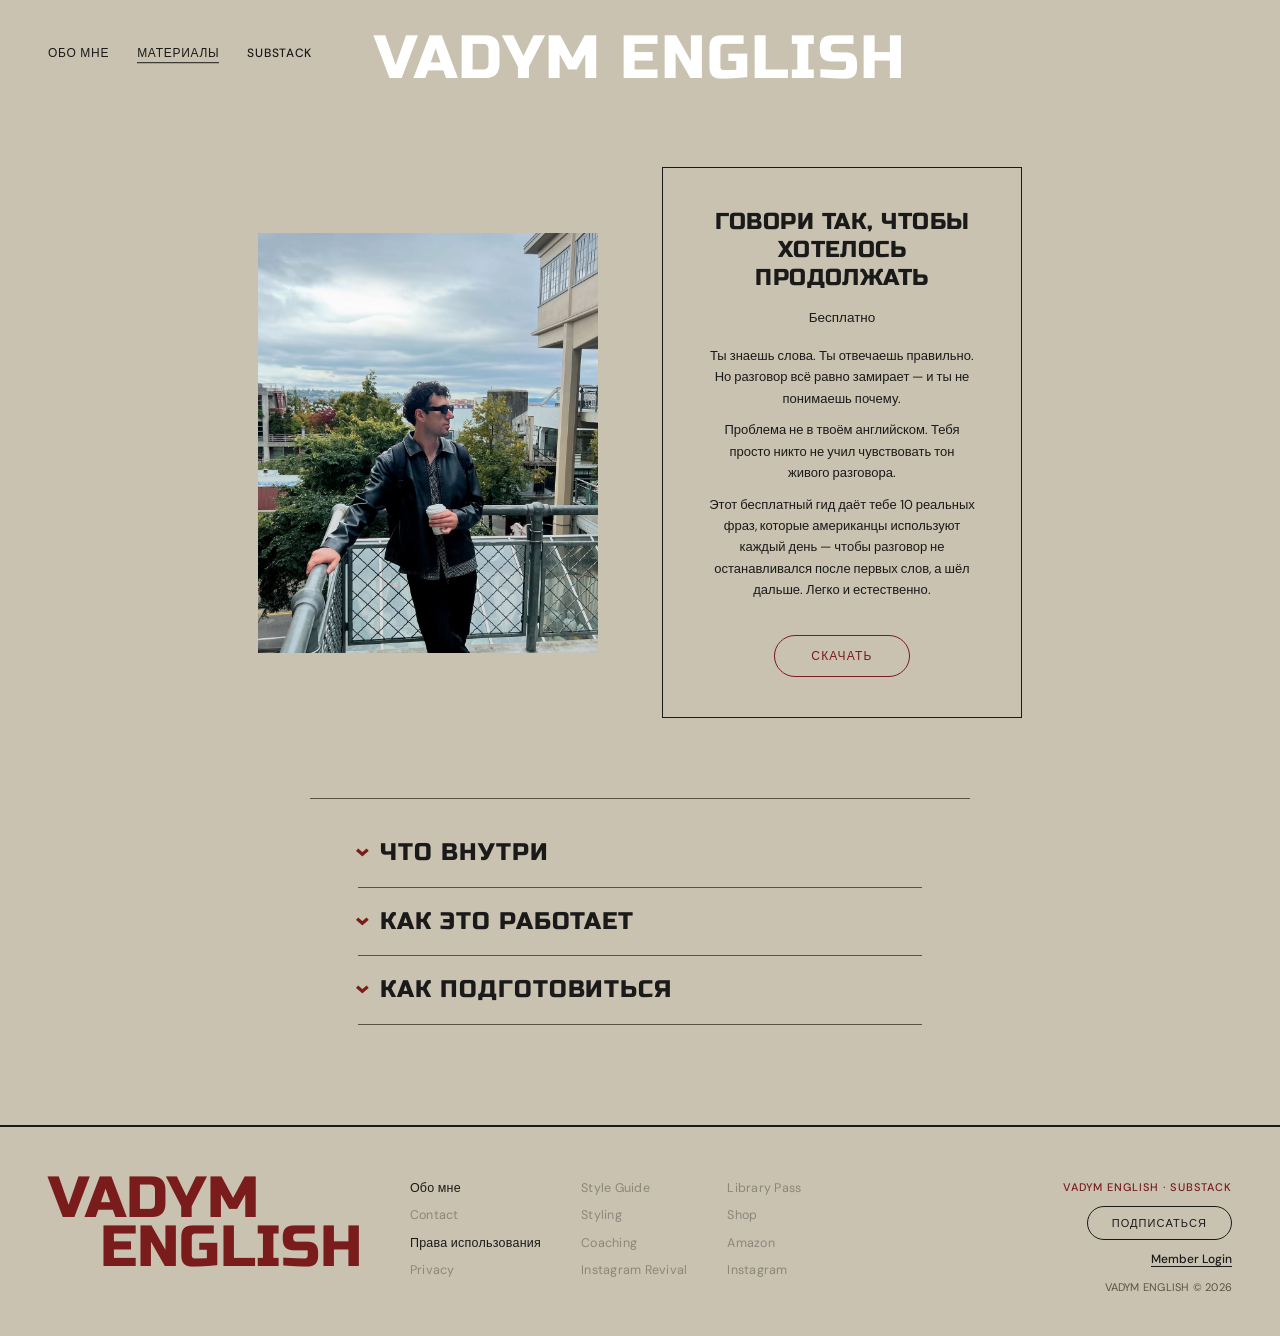
==== commit 8accdc76: "Rename site title to VADYM ENGLISH and reduce logo size - Update all pages: nav logo, footer logo, p" ====
--- a/index.html
+++ b/index.html
@@ -3,7 +3,7 @@
 <head>
   <meta charset="UTF-8" />
   <meta name="viewport" content="width=device-width, initial-scale=1.0" />
-  <title>ВАДИМ</title>
+  <title>VADYM ENGLISH</title>
   <link rel="preconnect" href="https://fonts.googleapis.com" />
   <link rel="preconnect" href="https://fonts.gstatic.com" crossorigin />
   <link href="https://fonts.googleapis.com/css2?family=Russo+One&family=DM+Sans:wght@300;400;500&display=swap" rel="stylesheet" />
@@ -20,7 +20,7 @@
         <a href="https://substack.com/@vadymenglish?utm_source=user-menu" target="_blank" rel="noopener">Substack</a>
       </div>
       <div class="nav-logo">
-        <a href="index.html">ВАДИМ</a>
+        <a href="index.html">VADYM ENGLISH</a>
       </div>
     </nav>
   </header>
@@ -87,8 +87,8 @@
     <div class="footer-inner">
       <div class="footer-logo-wrap">
         <div class="footer-logo">
-          <span class="fl-row">ВАД</span>
-          <span class="fl-e">ИМ</span>
+          <span class="fl-row">VADYM</span>
+          <span class="fl-e">ENGLISH</span>
         </div>
       </div>
       <div class="footer-cols">
@@ -112,10 +112,10 @@
         </div>
       </div>
       <div class="footer-right">
-        <p class="footer-substack-label">ВАДИМ · SUBSTACK</p>
+        <p class="footer-substack-label">VADYM ENGLISH · SUBSTACK</p>
         <a href="https://substack.com/@vadymenglish?utm_source=user-menu" target="_blank" rel="noopener"><button class="footer-subscribe">ПОДПИСАТЬСЯ</button></a>
         <a href="#" class="footer-member">Member Login</a>
-        <p class="footer-copy">ВАДИМ © 2026</p>
+        <p class="footer-copy">VADYM ENGLISH © 2026</p>
       </div>
     </div>
   </footer>
--- a/css/style.css
+++ b/css/style.css
@@ -67,7 +67,7 @@
 
 .nav-logo a {
   font-family: var(--font-display);
-  font-size: clamp(3.8rem, 7.5vw, 8rem);
+  font-size: clamp(2.4rem, 4.8vw, 5.5rem);
   color: #fff;
   letter-spacing: 0.02em;
   line-height: 1;
@@ -322,12 +322,12 @@
 
 .fl-row {
   display: block;
-  font-size: clamp(4rem, 6.5vw, 7rem);
+  font-size: clamp(2.4rem, 4.5vw, 5rem);
 }
 
 .fl-e {
   display: block;
-  font-size: clamp(4rem, 6.5vw, 7rem);
+  font-size: clamp(2.4rem, 4.5vw, 5rem);
   margin-left: 0.9em;
 }
 
@@ -414,7 +414,7 @@
 @media (max-width: 820px) {
   .nav { padding: 20px 24px 0; }
   .nav-links { left: 24px; }
-  .nav-logo a { font-size: clamp(2.8rem, 12vw, 5rem); }
+  .nav-logo a { font-size: clamp(1.8rem, 8vw, 3.5rem); }
 
   .hero { padding: 40px 24px 60px; }
   .hero-inner { flex-direction: column; gap: 40px; }
